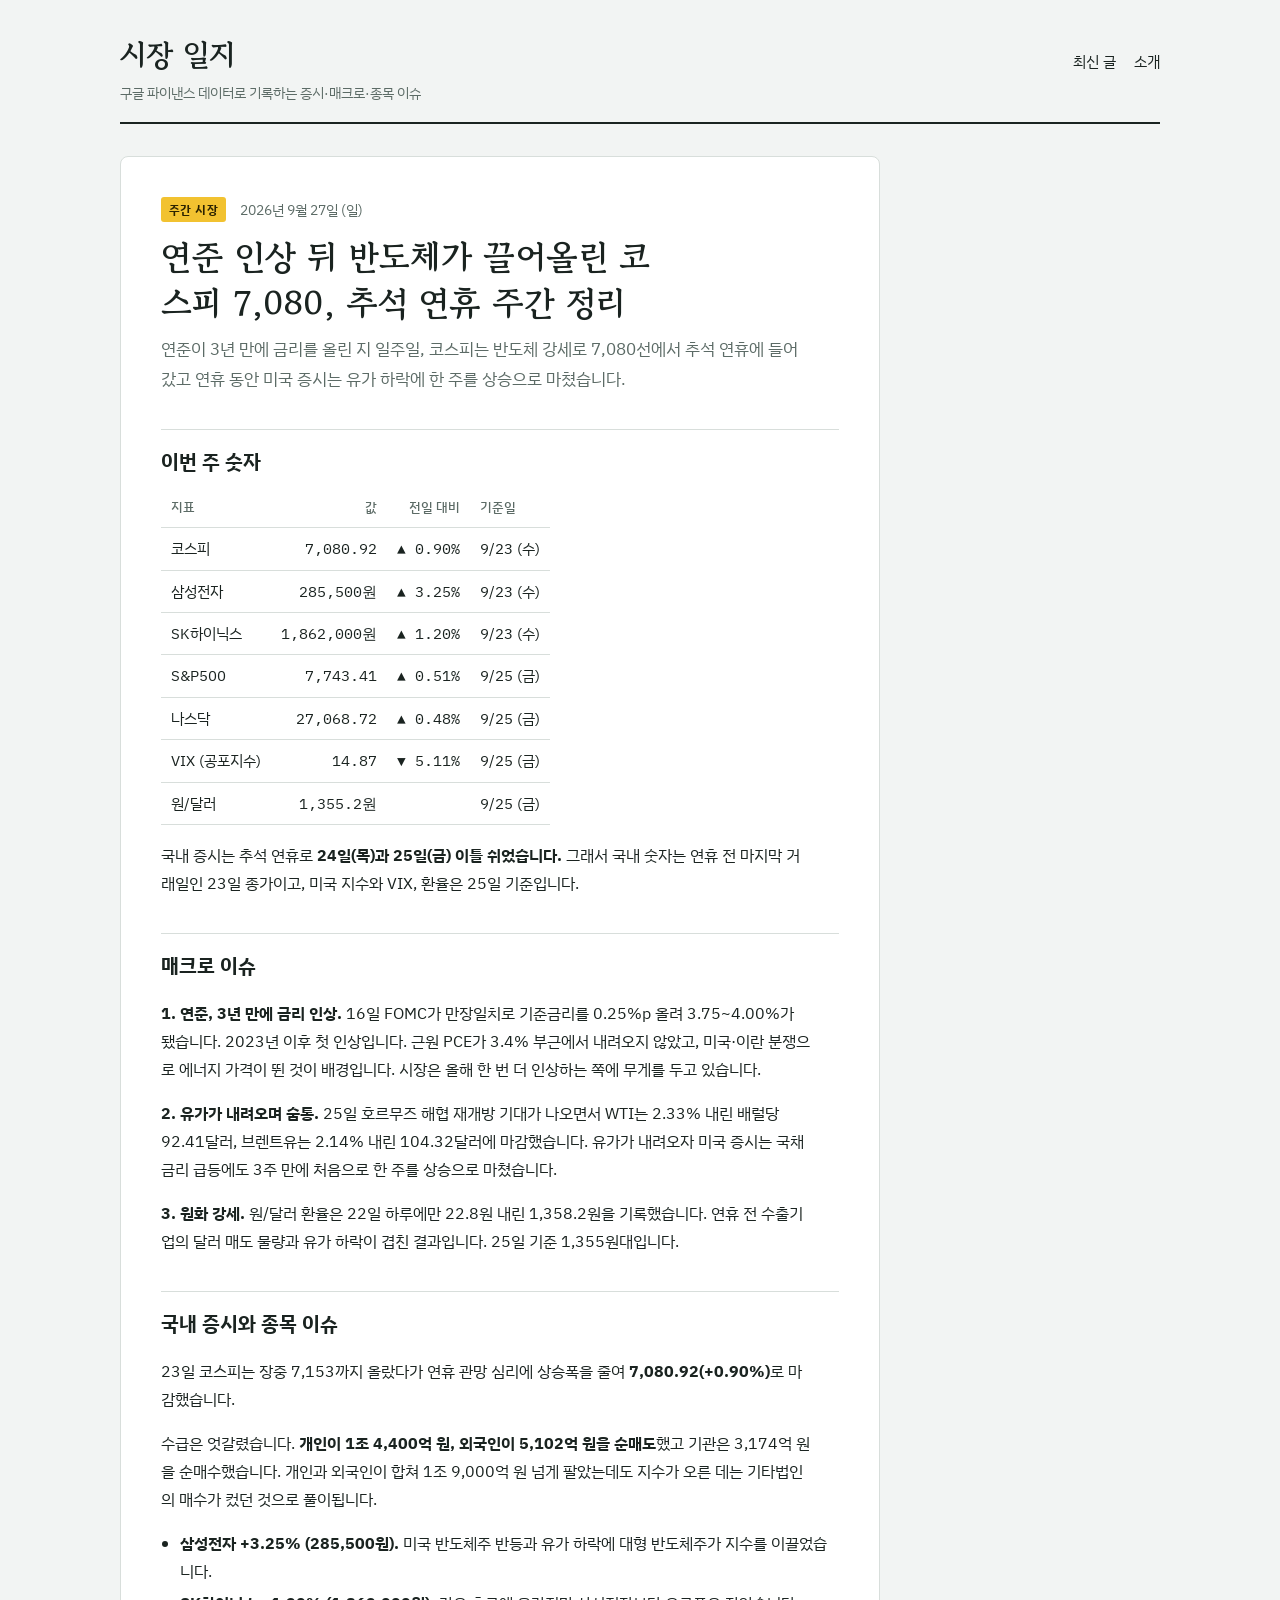
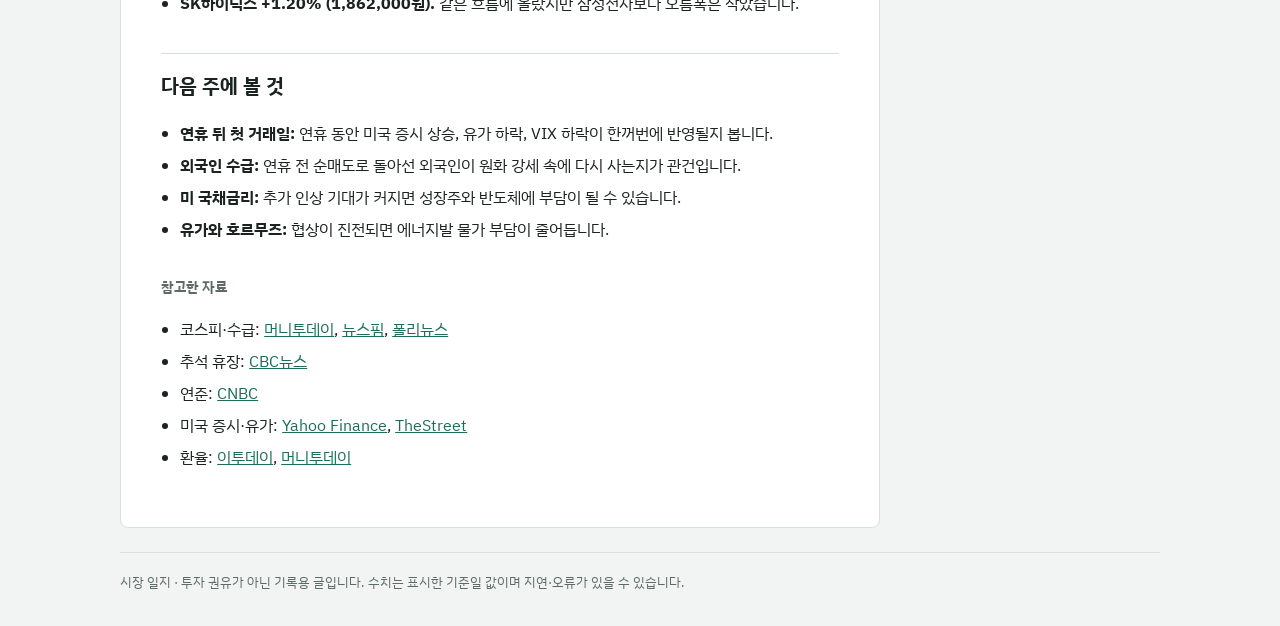
==== posts/2026-09-27-chuseok-week.html @ 75fa5835 "시장 일지 블로그 첫 게시: 추석 연휴 주간 시장 정리 Co-Authored-By: Claude Opus 5.5 <noreply@anthropic.com> Claude-Sessio" ====
<!doctype html>
<html lang="ko">
<head>
<meta charset="utf-8">
<meta name="viewport" content="width=device-width, initial-scale=1">
<title>연준 인상 뒤 반도체가 끌어올린 코스피 7,080, 추석 연휴 주간 정리 · 시장 일지</title>
<link rel="preconnect" href="https://fonts.googleapis.com">
<link rel="preconnect" href="https://fonts.gstatic.com" crossorigin>
<link rel="stylesheet" href="https://fonts.googleapis.com/css2?family=Gowun+Batang:wght@400;700&family=IBM+Plex+Sans+KR:wght@400;500;700&family=IBM+Plex+Mono:wght@400;500&display=swap">
<link rel="stylesheet" href="../assets/style.css">
</head>
<body>
<div class="wrap">
  <header class="site">
    <a class="brand" href="../index.html">시장 일지<small>구글 파이낸스 데이터로 기록하는 증시·매크로·종목 이슈</small></a>
    <nav aria-label="사이트 메뉴">
      <a href="../index.html">최신 글</a>
      <a href="../about.html">소개</a>
    </nav>
  </header>
  <div class="layout">
  <article class="post">
    <div class="meta"><span class="cat">주간 시장</span><time datetime="2026-09-27">2026년 9월 27일 (일)</time></div>
    <h1>연준 인상 뒤 반도체가 끌어올린 코스피 7,080, 추석 연휴 주간 정리</h1>
    <p class="lede">연준이 3년 만에 금리를 올린 지 일주일, 코스피는 반도체 강세로 7,080선에서 추석 연휴에 들어갔고 연휴 동안 미국 증시는 유가 하락에 한 주를 상승으로 마쳤습니다.</p>
    <div class="body"><h2>이번 주 숫자</h2>
<table>
<thead>
<tr>
<th>지표</th>
<th style="text-align: right;">값</th>
<th style="text-align: right;">전일 대비</th>
<th>기준일</th>
</tr>
</thead>
<tbody>
<tr>
<td>코스피</td>
<td style="text-align: right;">7,080.92</td>
<td style="text-align: right;">▲ 0.90%</td>
<td>9/23 (수)</td>
</tr>
<tr>
<td>삼성전자</td>
<td style="text-align: right;">285,500원</td>
<td style="text-align: right;">▲ 3.25%</td>
<td>9/23 (수)</td>
</tr>
<tr>
<td>SK하이닉스</td>
<td style="text-align: right;">1,862,000원</td>
<td style="text-align: right;">▲ 1.20%</td>
<td>9/23 (수)</td>
</tr>
<tr>
<td>S&amp;P500</td>
<td style="text-align: right;">7,743.41</td>
<td style="text-align: right;">▲ 0.51%</td>
<td>9/25 (금)</td>
</tr>
<tr>
<td>나스닥</td>
<td style="text-align: right;">27,068.72</td>
<td style="text-align: right;">▲ 0.48%</td>
<td>9/25 (금)</td>
</tr>
<tr>
<td>VIX (공포지수)</td>
<td style="text-align: right;">14.87</td>
<td style="text-align: right;">▼ 5.11%</td>
<td>9/25 (금)</td>
</tr>
<tr>
<td>원/달러</td>
<td style="text-align: right;">1,355.2원</td>
<td style="text-align: right;"></td>
<td>9/25 (금)</td>
</tr>
</tbody>
</table>
<p>국내 증시는 추석 연휴로 <strong>24일(목)과 25일(금) 이틀 쉬었습니다.</strong> 그래서 국내 숫자는 연휴 전 마지막 거래일인 23일 종가이고, 미국 지수와 VIX, 환율은 25일 기준입니다.</p>
<h2>매크로 이슈</h2>
<p><strong>1. 연준, 3년 만에 금리 인상.</strong> 16일 FOMC가 만장일치로 기준금리를 0.25%p 올려 3.75~4.00%가 됐습니다. 2023년 이후 첫 인상입니다. 근원 PCE가 3.4% 부근에서 내려오지 않았고, 미국·이란 분쟁으로 에너지 가격이 뛴 것이 배경입니다. 시장은 올해 한 번 더 인상하는 쪽에 무게를 두고 있습니다.</p>
<p><strong>2. 유가가 내려오며 숨통.</strong> 25일 호르무즈 해협 재개방 기대가 나오면서 WTI는 2.33% 내린 배럴당 92.41달러, 브렌트유는 2.14% 내린 104.32달러에 마감했습니다. 유가가 내려오자 미국 증시는 국채금리 급등에도 3주 만에 처음으로 한 주를 상승으로 마쳤습니다.</p>
<p><strong>3. 원화 강세.</strong> 원/달러 환율은 22일 하루에만 22.8원 내린 1,358.2원을 기록했습니다. 연휴 전 수출기업의 달러 매도 물량과 유가 하락이 겹친 결과입니다. 25일 기준 1,355원대입니다.</p>
<h2>국내 증시와 종목 이슈</h2>
<p>23일 코스피는 장중 7,153까지 올랐다가 연휴 관망 심리에 상승폭을 줄여 <strong>7,080.92(+0.90%)</strong>로 마감했습니다.</p>
<p>수급은 엇갈렸습니다. <strong>개인이 1조 4,400억 원, 외국인이 5,102억 원을 순매도</strong>했고 기관은 3,174억 원을 순매수했습니다. 개인과 외국인이 합쳐 1조 9,000억 원 넘게 팔았는데도 지수가 오른 데는 기타법인의 매수가 컸던 것으로 풀이됩니다.</p>
<ul>
<li><strong>삼성전자 +3.25% (285,500원).</strong> 미국 반도체주 반등과 유가 하락에 대형 반도체주가 지수를 이끌었습니다.</li>
<li><strong>SK하이닉스 +1.20% (1,862,000원).</strong> 같은 흐름에 올랐지만 삼성전자보다 오름폭은 작았습니다.</li>
</ul>
<h2>다음 주에 볼 것</h2>
<ul>
<li><strong>연휴 뒤 첫 거래일:</strong> 연휴 동안 미국 증시 상승, 유가 하락, VIX 하락이 한꺼번에 반영될지 봅니다.</li>
<li><strong>외국인 수급:</strong> 연휴 전 순매도로 돌아선 외국인이 원화 강세 속에 다시 사는지가 관건입니다.</li>
<li><strong>미 국채금리:</strong> 추가 인상 기대가 커지면 성장주와 반도체에 부담이 될 수 있습니다.</li>
<li><strong>유가와 호르무즈:</strong> 협상이 진전되면 에너지발 물가 부담이 줄어듭니다.</li>
</ul>
<h3>참고한 자료</h3>
<ul>
<li>코스피·수급: <a href="https://www.mt.co.kr/stock/2026/09/23/2026092315445242797">머니투데이</a>, <a href="https://www.newspim.com/news/view/20260923000946">뉴스핌</a>, <a href="https://www.polinews.co.kr/news/articleView.html?idxno=743996">폴리뉴스</a></li>
<li>추석 휴장: <a href="https://www.cbci.co.kr/news/articleView.html?idxno=609992">CBC뉴스</a></li>
<li>연준: <a href="https://www.cnbc.com/2026/09/16/fed-rate-decision-september-2026.html">CNBC</a></li>
<li>미국 증시·유가: <a href="https://finance.yahoo.com/markets/live/stock-market-today-friday-september-25-dow-sp-500-nasdaq-081738529.html">Yahoo Finance</a>, <a href="https://www.thestreet.com/stock-market-today/stock-market-today-dow-jones-sp-500-nasdaq-updates-sept-25-2026">TheStreet</a></li>
<li>환율: <a href="https://www.etoday.co.kr/news/view/2628696">이투데이</a>, <a href="https://www.mt.co.kr/economy/2026/09/22/2026092216312189980">머니투데이</a></li>
</ul></div>
  </article>

  </div>
  <footer>시장 일지 · 투자 권유가 아닌 기록용 글입니다. 수치는 표시한 기준일 값이며 지연·오류가 있을 수 있습니다.</footer>
</div>
</body>
</html>
---- assets/style.css ----
:root {
  --ground: #F2F4F3;
  --paper: #FFFFFF;
  --ink: #1A2320;
  --muted: #5C6B66;
  --line: #D8DEDB;
  --accent: #1C6E5A;
  --tag: #F2C230;
  --tag-ink: #2B2300;
  --serif: "Gowun Batang", "Nanum Myeongjo", "AppleMyungjo", serif;
  --sans: "IBM Plex Sans KR", "Apple SD Gothic Neo", "Malgun Gothic", system-ui, sans-serif;
  --mono: "IBM Plex Mono", ui-monospace, Menlo, monospace;
  color-scheme: light;
}
@media (prefers-color-scheme: dark) {
  :root {
    color-scheme: dark;
    --ground: #111715; --paper: #18201D; --ink: #E4ECE8; --muted: #93A39D; --line: #2B3632;
    --accent: #5CC2A3; --tag: #E8BC2E; --tag-ink: #231C00;
  }
}

* { box-sizing: border-box; }
body { margin: 0; background: var(--ground); color: var(--ink); font-family: var(--sans); font-size: 16px; line-height: 1.75; padding-inline: 16px; }
.wrap { max-width: 1040px; margin: 0 auto; }
a { color: var(--accent); }

header.site { display: flex; flex-wrap: wrap; align-items: baseline; justify-content: space-between; gap: 8px 24px; padding-block: 28px 18px; border-bottom: 2px solid var(--ink); }
.brand { font-family: var(--serif); font-weight: 700; font-size: 30px; color: var(--ink); text-decoration: none; }
.brand small { display: block; font-family: var(--sans); font-weight: 400; font-size: 13.5px; color: var(--muted); }
nav { display: flex; gap: 18px; font-size: 14.5px; }
nav a { color: var(--ink); text-decoration: none; border-bottom: 1px solid transparent; }
nav a:hover, nav a:focus-visible { border-bottom-color: var(--accent); outline: none; }

.layout { display: grid; grid-template-columns: minmax(0, 1fr) 260px; gap: 40px; padding-block: 32px 24px; }
.layout:not(:has(aside)) { grid-template-columns: minmax(0, 1fr); max-width: 760px; }
@media (max-width: 820px) { .layout { grid-template-columns: 1fr; } }

.post { background: var(--paper); border: 1px solid var(--line); border-radius: 8px; padding: clamp(20px, 4vw, 40px); min-width: 0; }
.meta { display: flex; flex-wrap: wrap; gap: 6px 14px; align-items: center; font-size: 13.5px; color: var(--muted); }
.cat { background: var(--tag); color: var(--tag-ink); font-weight: 700; font-size: 12px; letter-spacing: 0.04em; padding: 2px 8px; border-radius: 3px; }
.post h1 { font-family: var(--serif); font-size: clamp(25px, 4vw, 34px); line-height: 1.35; margin: 12px 0 8px; text-wrap: balance; }
.lede { font-size: 17px; color: var(--muted); margin: 0 0 8px; max-width: 64ch; }
.body p, .body li { max-width: 65ch; }
.body h2 { font-size: 20px; margin: 36px 0 10px; padding-top: 14px; border-top: 1px solid var(--line); }
.body h3 { font-size: 14px; letter-spacing: 0.04em; color: var(--muted); margin: 32px 0 6px; }
.body ul { padding-left: 1.2em; }
.body li { margin-block: 4px; }

.body table { border-collapse: collapse; width: 100%; font-size: 14.5px; display: block; overflow-x: auto; }
.body th, .body td { padding: 8px 10px; border-bottom: 1px solid var(--line); white-space: nowrap; }
.body th { font-size: 12.5px; color: var(--muted); font-weight: 500; text-align: left; }
.body td { font-variant-numeric: tabular-nums; }
.body td:nth-child(2), .body td:nth-child(3) { font-family: var(--mono); }

aside h3 { font-size: 13px; letter-spacing: 0.06em; color: var(--muted); margin: 0 0 10px; border-bottom: 1px solid var(--line); padding-bottom: 6px; }
.posts { list-style: none; margin: 0; padding: 0; display: flex; flex-direction: column; gap: 14px; }
.posts a { display: block; color: var(--ink); text-decoration: none; font-family: var(--serif); font-weight: 700; line-height: 1.45; }
.posts a:hover, .posts a:focus-visible { color: var(--accent); outline: none; }
.posts time { font-size: 12.5px; color: var(--muted); font-family: var(--mono); }

.more { font-size: 14px; margin: 0 0 24px; }
footer { border-top: 1px solid var(--line); padding-block: 18px 32px; font-size: 13px; color: var(--muted); }
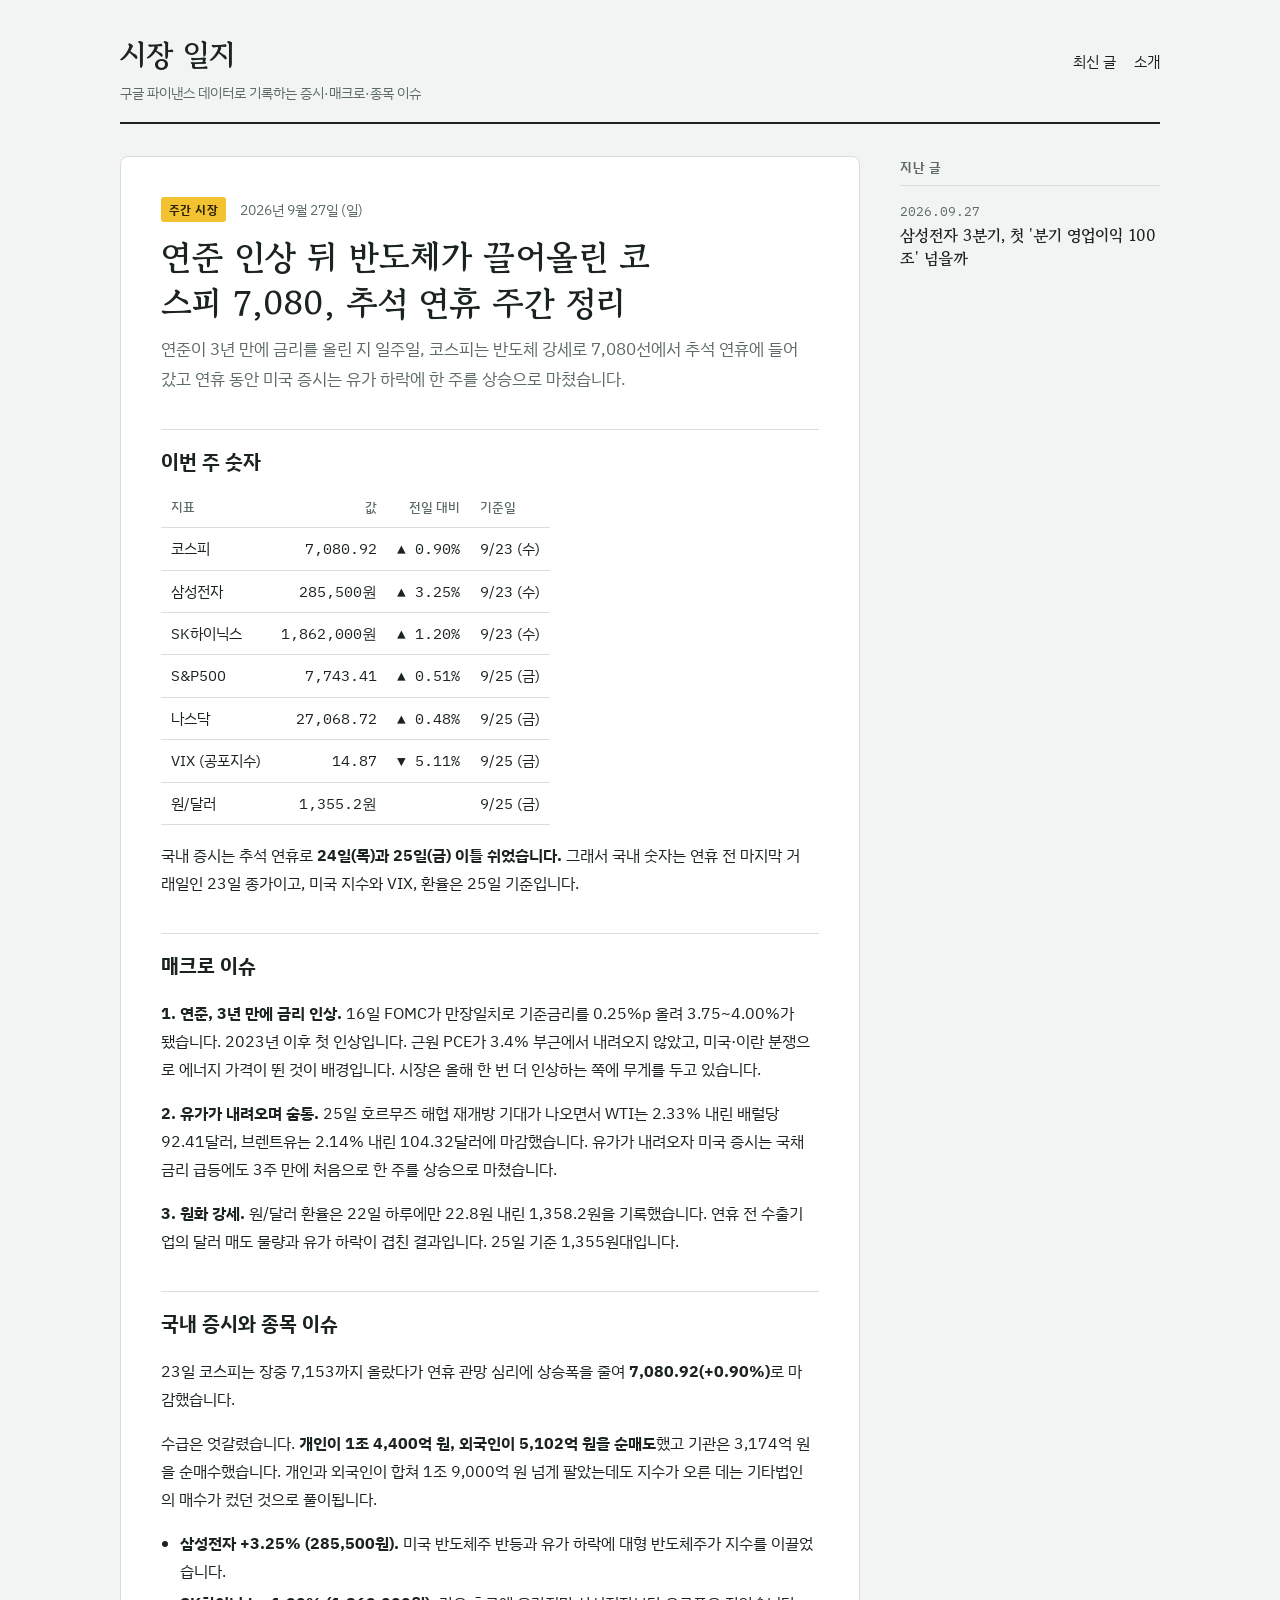
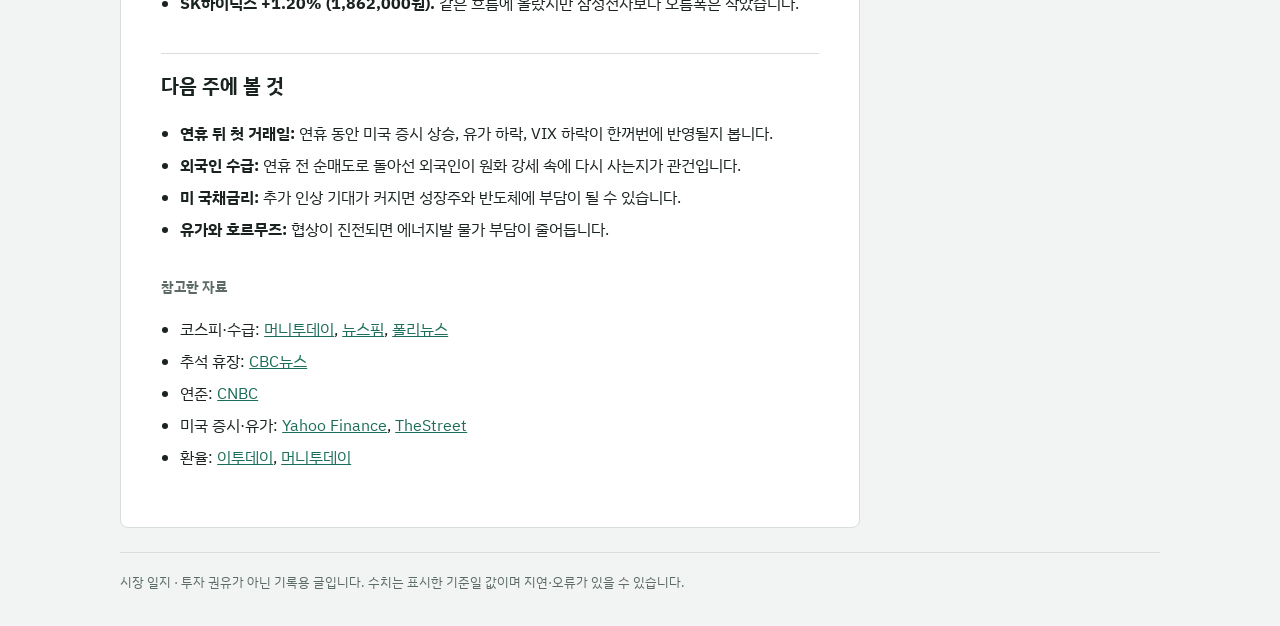
==== commit 57e97c51: "새 글: 삼성전자 3분기 실적 예상치와 앞으로 볼 것 같은 날짜 글은 앞머리 order 값으로 순서를 정하도록 생성기 수정.  Co-Authored-By: Claude Opus 5" ====
--- a/posts/2026-09-27-chuseok-week.html
+++ b/posts/2026-09-27-chuseok-week.html
@@ -106,7 +106,14 @@
 <li>환율: <a href="https://www.etoday.co.kr/news/view/2628696">이투데이</a>, <a href="https://www.mt.co.kr/economy/2026/09/22/2026092216312189980">머니투데이</a></li>
 </ul></div>
   </article>
-
+  <aside>
+    <section>
+      <h3>지난 글</h3>
+      <ul class="posts">
+      <li><time datetime="2026-09-27">2026.09.27</time><a href="../posts/2026-09-27-samsung-q3-preview.html">삼성전자 3분기, 첫 &#x27;분기 영업이익 100조&#x27; 넘을까</a></li>
+      </ul>
+    </section>
+  </aside>
   </div>
   <footer>시장 일지 · 투자 권유가 아닌 기록용 글입니다. 수치는 표시한 기준일 값이며 지연·오류가 있을 수 있습니다.</footer>
 </div>
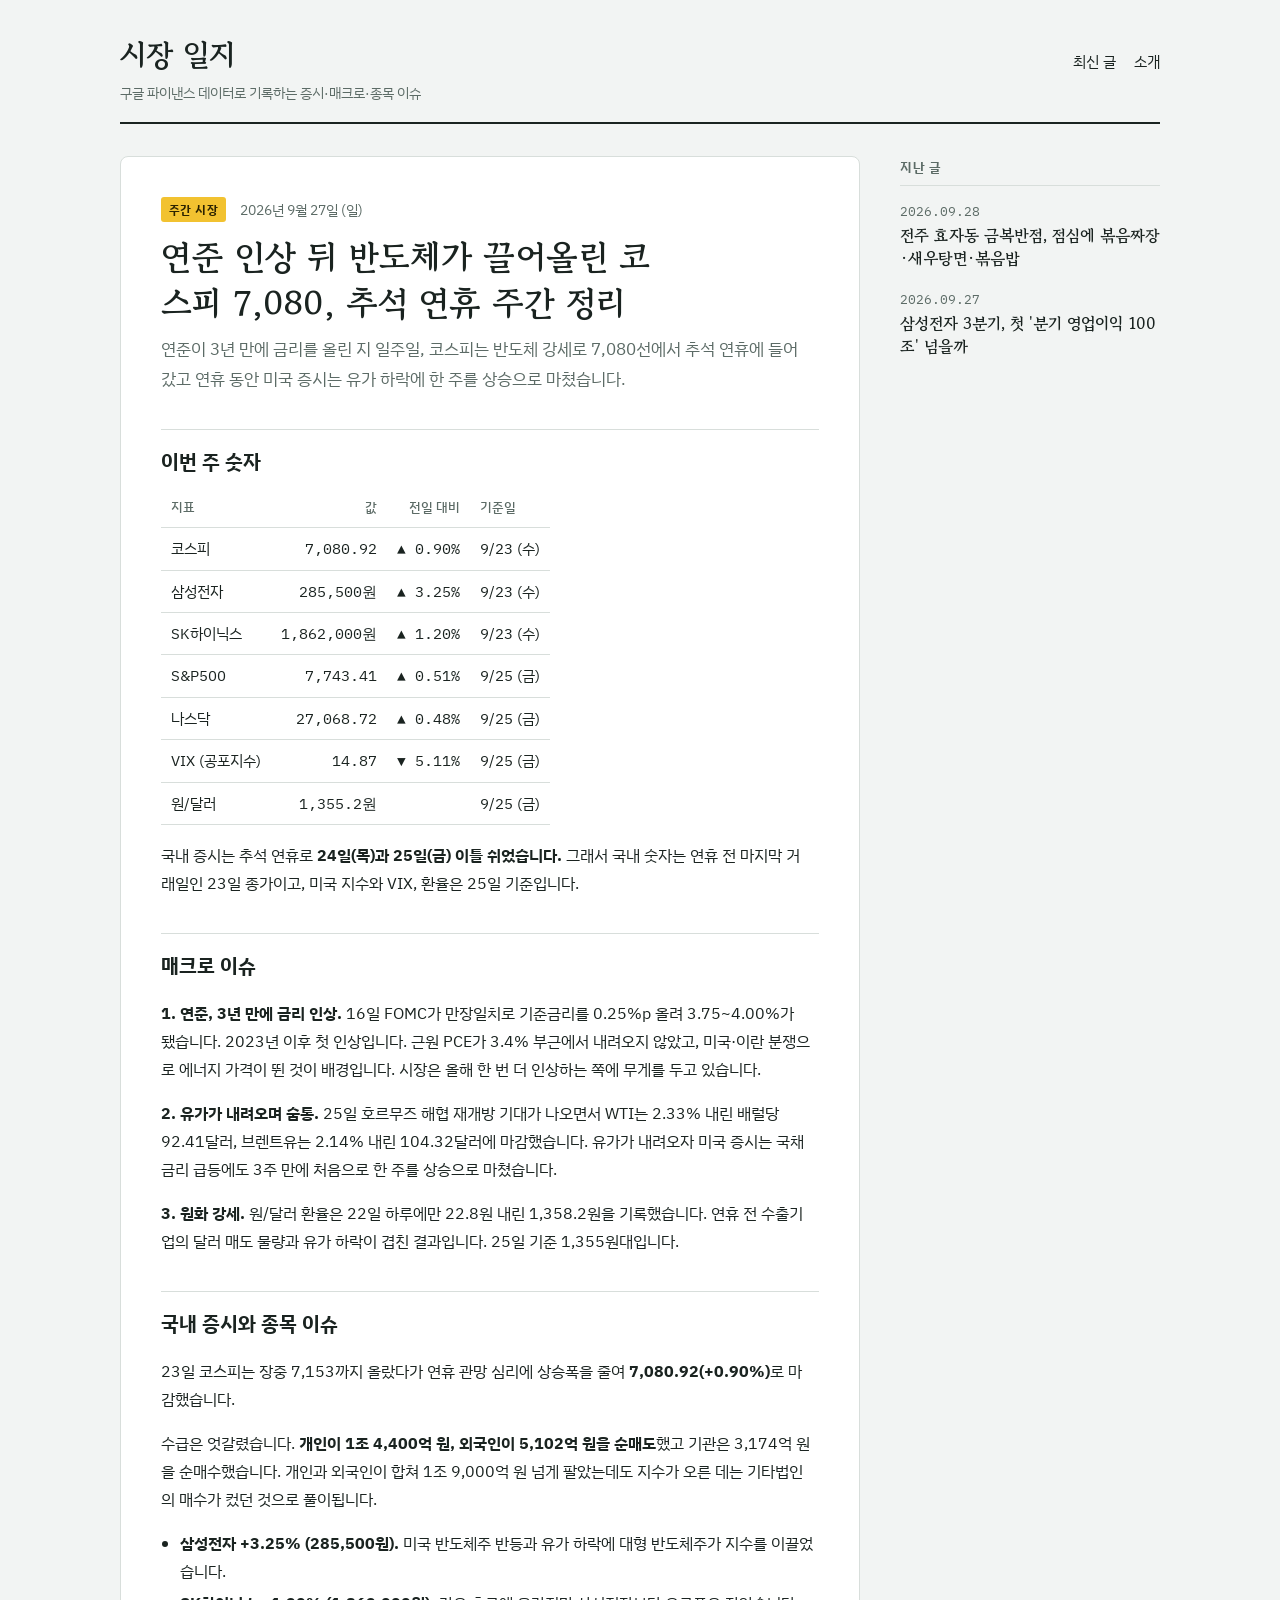
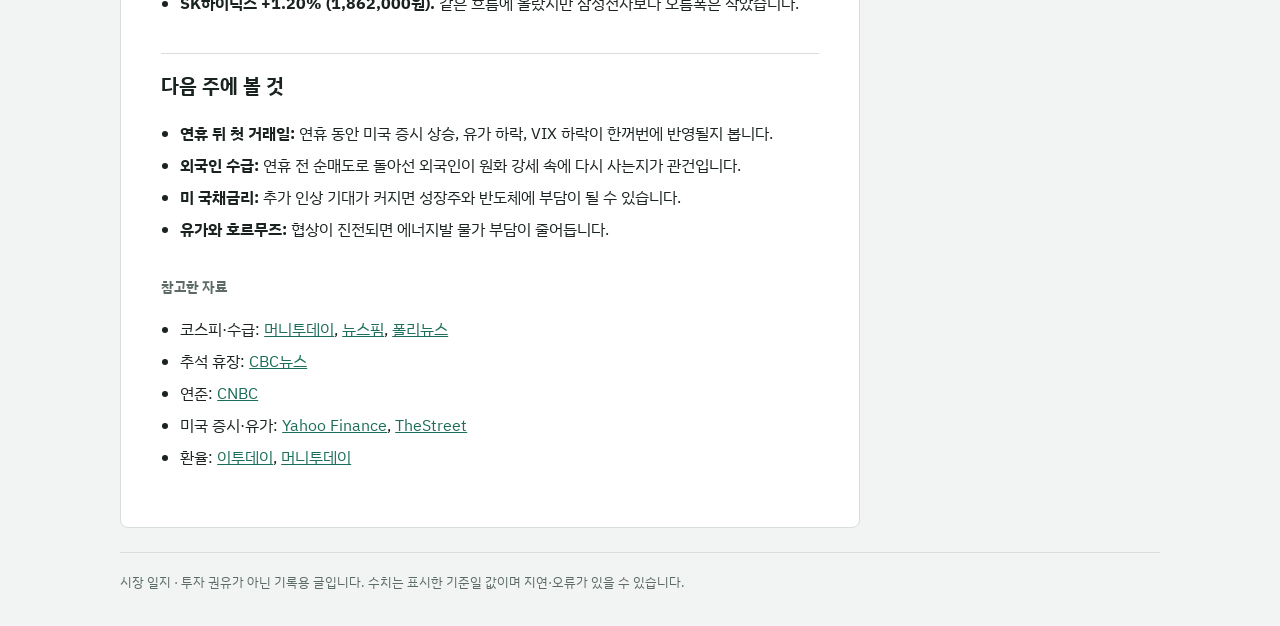
==== commit ea7099a2: "새 글: 전주 효자동 금복반점 점심 리뷰 본문 사진을 넣을 수 있도록 글 이미지 스타일 추가.  Co-Authored-By: Claude Opus 5.5 <noreply@anthr" ====
--- a/posts/2026-09-27-chuseok-week.html
+++ b/posts/2026-09-27-chuseok-week.html
@@ -110,6 +110,7 @@
     <section>
       <h3>지난 글</h3>
       <ul class="posts">
+      <li><time datetime="2026-09-28">2026.09.28</time><a href="../posts/2026-09-28-geumbok-banjeom.html">전주 효자동 금복반점, 점심에 볶음짜장·새우탕면·볶음밥</a></li>
       <li><time datetime="2026-09-27">2026.09.27</time><a href="../posts/2026-09-27-samsung-q3-preview.html">삼성전자 3분기, 첫 &#x27;분기 영업이익 100조&#x27; 넘을까</a></li>
       </ul>
     </section>
--- a/assets/style.css
+++ b/assets/style.css
@@ -61,3 +61,5 @@
 
 .more { font-size: 14px; margin: 0 0 24px; }
 footer { border-top: 1px solid var(--line); padding-block: 18px 32px; font-size: 13px; color: var(--muted); }
+
+.body img { display: block; max-width: 100%; height: auto; max-height: 560px; margin: 16px 0 10px; border-radius: 6px; }
